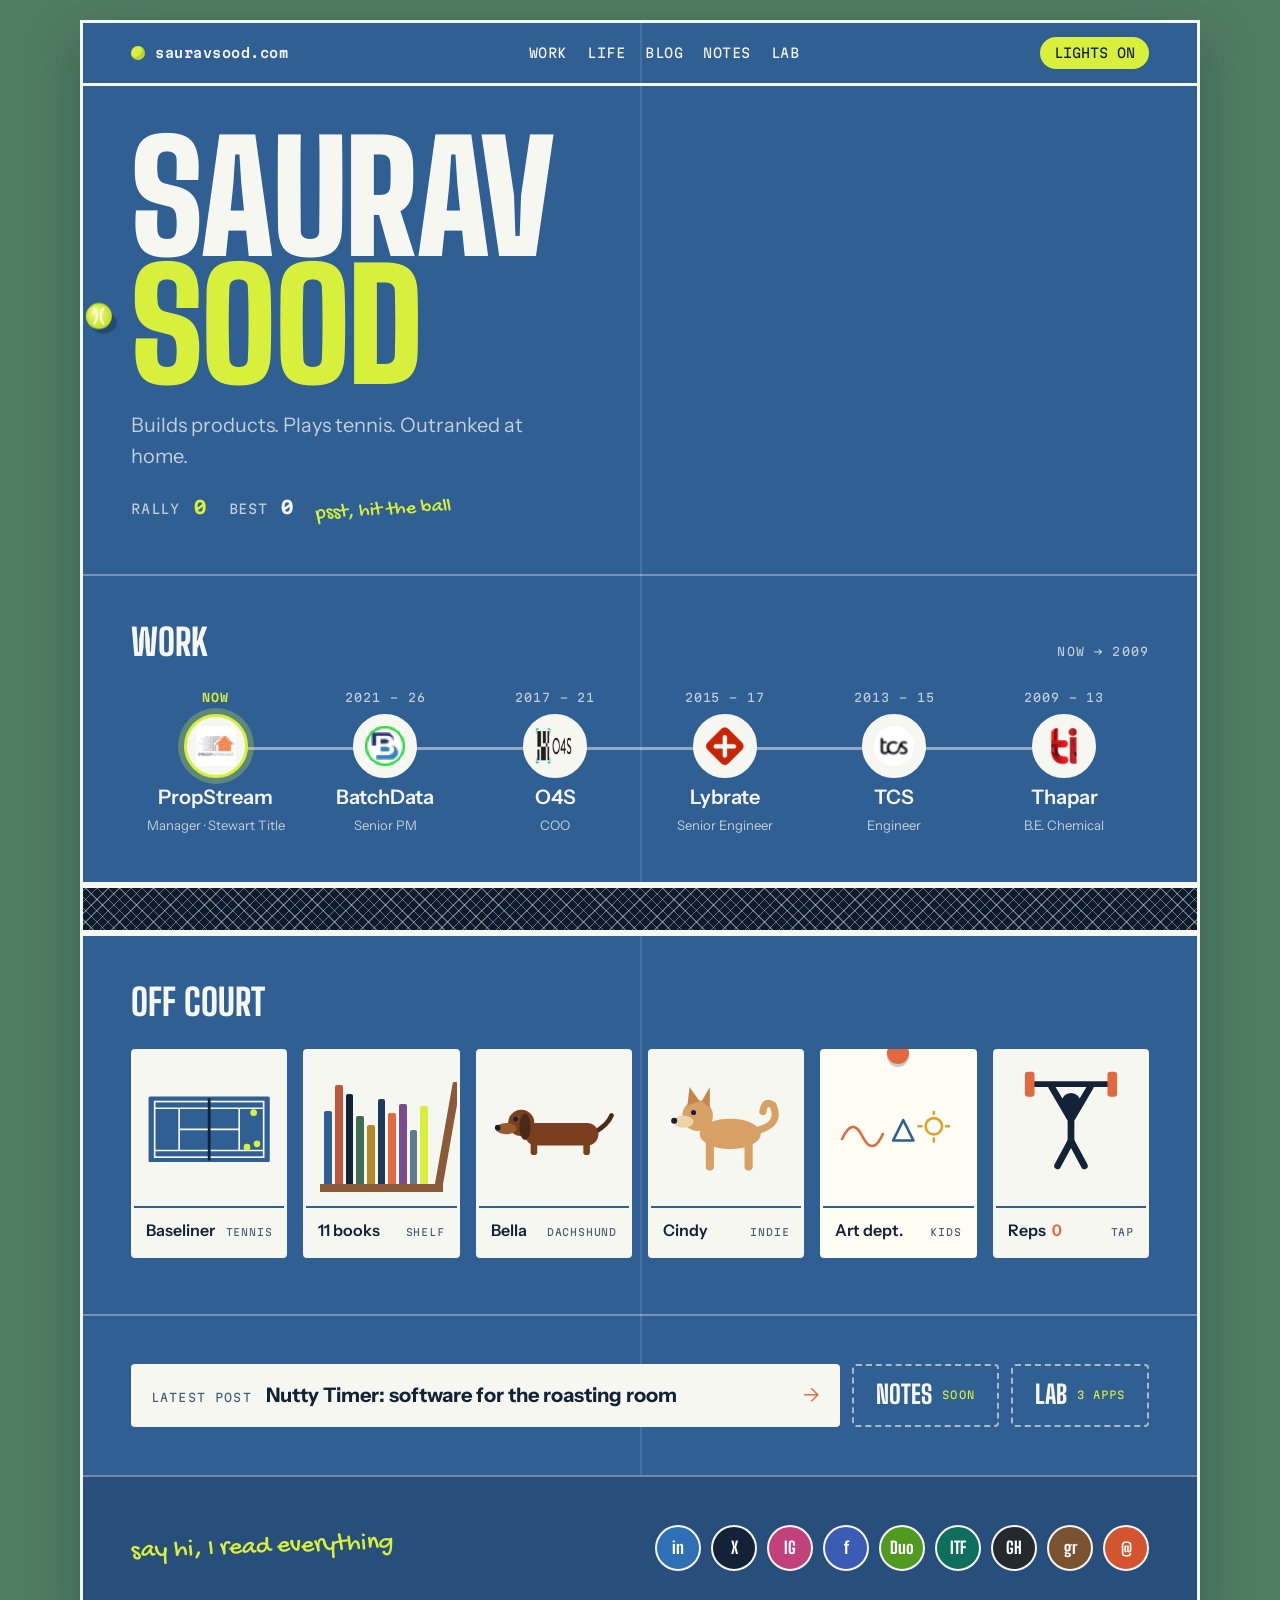
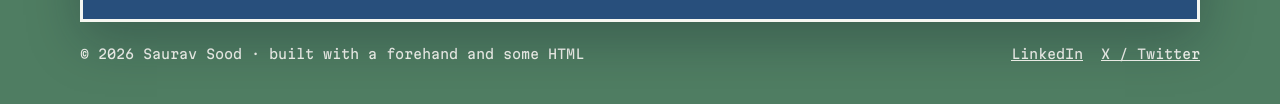
==== index.html @ c395982e "Add Nutty Timer to the Lab, with a blog post Co-Authored-By: Claude Opus 5.5 <noreply@anthropic.com>" ====
<!doctype html>
<html lang="en">
<head>
<!-- Google tag (gtag.js) -->
<script async src="https://www.googletagmanager.com/gtag/js?id=G-K71K5101R8"></script>
<script>
  window.dataLayer = window.dataLayer || [];
  function gtag(){dataLayer.push(arguments);}
  gtag('js', new Date());

  gtag('config', 'G-K71K5101R8');
</script>
<meta charset="utf-8">
<meta name="viewport" content="width=device-width, initial-scale=1, viewport-fit=cover">
<title>Saurav Sood</title>
<meta name="description" content="Saurav Sood: product manager, chemical engineer by degree, tennis player, reader, dad and dog wrangler.">
<link rel="preconnect" href="https://fonts.googleapis.com">
<link rel="preconnect" href="https://fonts.gstatic.com" crossorigin>
<link rel="stylesheet" href="https://fonts.googleapis.com/css2?family=Big+Shoulders+Display:wght@800;900&family=Gochi+Hand&family=Instrument+Sans:wght@400;600&family=Martian+Mono:wght@400;600&display=swap">
<link rel="stylesheet" href="assets/css/site.css?v=20261111">
</head>
<body>

<main class="court">
  <header class="topbar">
    <a class="wordmark" href="#top"><span class="dot" aria-hidden="true"></span>sauravsood.com</a>
    <ul class="nav">
      <li><a href="#work">Work</a></li>
      <li><a href="#life">Life</a></li>
      <li><a href="blog/">Blog</a></li>
      <li><a href="notes/">Notes</a></li>
      <li><a href="lab/">Lab</a></li>
    </ul>
    <button class="lights" id="lights" type="button" aria-pressed="false">Lights on</button>
  </header>

  <!-- Hero: the ball is live. Move over it (or tap) to hit it.
       To add a portrait, save it as assets/img/portrait.jpg (EXIF stripped); until then the frame removes itself. -->
  <section class="zone hero" id="top" aria-label="Introduction">
    <canvas id="rally" aria-hidden="true"></canvas>
    <div class="hero-copy">
      <h1>Saurav <span class="surname">Sood</span></h1>
      <p class="lede">Builds products. Plays tennis. Outranked at home.</p>
      <p class="score" aria-label="Rally score">
        <span>Rally <b class="lit" id="rally-count">0</b></span>
        <span>Best <b id="best-count">0</b></span>
        <span class="hint" id="hint">psst, hit the ball</span>
      </p>
    </div>
    <figure class="portrait">
      <img src="assets/img/portrait.jpg" alt="Saurav Sood" onerror="this.closest('figure').remove()">
    </figure>
  </section>

  <!-- Work, newest first. Each stop: logo, company, role and years. -->
  <section class="zone" id="work" aria-labelledby="work-h">
    <div class="side-label">
      <h2 id="work-h">Work</h2>
      <span class="span-label">Now → 2009</span>
    </div>
    <ol class="draw">
      <li class="stop now" title="Product work on PropStream, Stewart Title's real estate data platform.">
        <span class="when">Now</span>
        <span class="logo" data-initials="PS" aria-hidden="true"><img src="assets/logos/propstream.png" alt="" loading="lazy" onerror="this.remove()"></span>
        <span class="co">PropStream</span>
        <span class="role">Manager · Stewart Title</span>
      </li>
      <li class="stop" title="Built products on top of property data.">
        <span class="when">2021 – 26</span>
        <span class="logo" data-initials="BD" aria-hidden="true"><img src="assets/logos/batchdata.png" alt="" loading="lazy" onerror="this.remove()"></span>
        <span class="co">BatchData</span>
        <span class="role">Senior PM</span>
      </li>
      <li class="stop" title="Ran operations at a supply-chain traceability startup.">
        <span class="when">2017 – 21</span>
        <span class="logo" data-initials="O4S" aria-hidden="true"><img src="assets/logos/o4s.png" alt="" loading="lazy" onerror="this.remove()"></span>
        <span class="co">O4S</span>
        <span class="role">COO</span>
      </li>
      <li class="stop" title="Shipped code for a health-tech platform connecting patients and doctors.">
        <span class="when">2015 – 17</span>
        <span class="logo" data-initials="L" aria-hidden="true"><img src="assets/logos/lybrate.png" alt="" loading="lazy" onerror="this.remove()"></span>
        <span class="co">Lybrate</span>
        <span class="role">Senior Engineer</span>
      </li>
      <li class="stop" title="First job, first production code.">
        <span class="when">2013 – 15</span>
        <span class="logo" data-initials="TCS" aria-hidden="true"><img src="assets/logos/tcs.png" alt="" loading="lazy" onerror="this.remove()"></span>
        <span class="co">TCS</span>
        <span class="role">Engineer</span>
      </li>
      <li class="stop" title="Learned that every system has inputs, outputs and something leaking in between.">
        <span class="when">2009 – 13</span>
        <span class="logo" data-initials="T" aria-hidden="true"><img src="assets/logos/thapar.png" alt="" loading="lazy" onerror="this.remove()"></span>
        <span class="co">Thapar</span>
        <span class="role">B.E. Chemical</span>
      </li>
    </ol>
  </section>

  <div class="net" role="separator"></div>

  <!-- Off court: a swipeable reel. Captions stay at one or two words. -->
  <section class="zone" id="life" aria-labelledby="life-h">
    <div class="side-label">
      <h2 id="life-h">Off court</h2>
      <span class="span-label">swipe →</span>
    </div>
    <span class="woof" id="woof" aria-live="polite"></span>
    <div class="reel" tabindex="0" aria-label="Off court highlights">

      <a class="card" href="https://www.itftennis.com/en/players/saurav-sood/800662920/ind/vt/s/overview/">
        <span class="pic">
          <svg viewBox="0 0 220 120" aria-hidden="true">
            <rect x="1" y="1" width="218" height="118" rx="3" fill="#2f5f93"/>
            <g fill="none" stroke="#f6f7f1" stroke-width="3">
              <rect x="12" y="10" width="196" height="100"/>
              <line x1="12" y1="22" x2="208" y2="22"/><line x1="12" y1="98" x2="208" y2="98"/>
              <line x1="56" y1="22" x2="56" y2="98"/><line x1="164" y1="22" x2="164" y2="98"/>
              <line x1="56" y1="60" x2="164" y2="60"/>
            </g>
            <line x1="110" y1="4" x2="110" y2="116" stroke="#142238" stroke-width="5"/>
            <g fill="#d8f03c"><circle cx="190" cy="30" r="6"/><circle cx="196" cy="86" r="6"/><circle cx="178" cy="92" r="6"/></g>
          </svg>
        </span>
        <span class="cap">Baseliner <small>Tennis</small></span>
      </a>

      <a class="card" href="https://www.goodreads.com/user/show/20971947-saurav-sood">
        <span class="pic">
          <span class="shelf" aria-hidden="true">
            <i style="--c:#2f5f93;--h:62%" title="Khaled Hosseini"></i>
            <i style="--c:#c0563a;--h:84%" title="Not Without My Daughter"></i>
            <i style="--c:#142238;--h:76%" title="Crime and Punishment"></i>
            <i style="--c:#3f6e52;--h:58%" title="Entangled Life"></i>
            <i style="--c:#b58a2a;--h:50%" title="Acts of God"></i>
            <i style="--c:#1f3b5c;--h:72%" title="The Midnight Library"></i>
            <i style="--c:#e2683f;--h:60%" title="Atomic Habits"></i>
            <i style="--c:#7b4b8f;--h:68%" title="The Fountainhead"></i>
            <i style="--c:#5d7d8f;--h:46%" title="The Giver"></i>
            <i style="--c:#d8f03c;--h:66%" title="Hitchhiker's Guide"></i>
            <i style="--c:#8a5a3b;--h:88%" title="Before the Coffee Gets Cold"></i>
          </span>
        </span>
        <span class="cap">11 books <small>Shelf</small></span>
      </a>

      <div class="card dogs">
        <span class="pic">
          <svg class="dog" viewBox="0 0 130 80" role="button" tabindex="0" aria-label="Pet Bella" data-name="Bella">
            <path class="tail" d="M108 44 Q122 36 126 26" stroke="#4a2a18" stroke-width="5" stroke-linecap="round" fill="none"/>
            <rect x="34" y="34" width="78" height="24" rx="12" fill="#7a3f1e"/>
            <rect x="40" y="54" width="7" height="14" rx="3" fill="#7a3f1e"/>
            <rect x="96" y="54" width="7" height="14" rx="3" fill="#7a3f1e"/>
            <circle cx="30" cy="34" r="14" fill="#7a3f1e"/>
            <ellipse cx="34" cy="38" rx="6" ry="14" fill="#4a2a18"/>
            <ellipse cx="14" cy="40" rx="11" ry="6" fill="#9a5a30"/>
            <circle cx="5" cy="39" r="3" fill="#142238"/>
            <circle cx="24" cy="30" r="2.5" fill="#142238"/>
          </svg>
        </span>
        <span class="cap">Bella <small>Dachshund</small></span>
      </div>

      <div class="card dogs">
        <span class="pic">
          <svg class="dog" viewBox="0 0 120 90" role="button" tabindex="0" aria-label="Pet Cindy" data-name="Cindy">
            <path class="tail" d="M92 46 Q114 40 106 22 Q98 16 96 28" stroke="#d9a066" stroke-width="7" stroke-linecap="round" fill="none"/>
            <ellipse cx="64" cy="50" rx="30" ry="15" fill="#d9a066"/>
            <rect x="40" y="56" width="8" height="30" rx="4" fill="#d9a066"/>
            <rect x="78" y="56" width="8" height="30" rx="4" fill="#d9a066"/>
            <circle cx="32" cy="32" r="15" fill="#d9a066"/>
            <path d="M22 22 L24 4 L34 18 Z M36 18 L44 4 L44 24 Z" fill="#c4874b"/>
            <ellipse cx="18" cy="38" rx="10" ry="6" fill="#f0d2a8"/>
            <circle cx="9" cy="37" r="3" fill="#142238"/>
            <circle cx="28" cy="29" r="2.5" fill="#142238"/>
          </svg>
        </span>
        <span class="cap">Cindy <small>Indie</small></span>
      </div>

      <div class="card kids">
        <span class="magnet" aria-hidden="true"></span>
        <span class="pic">
          <svg class="scribble" viewBox="0 0 240 70" aria-hidden="true">
            <path d="M10 55 Q30 10 50 50 T90 45" stroke="#e2683f"/>
            <path d="M110 58 L130 18 L150 58 Z" stroke="#2f5f93"/>
            <circle cx="190" cy="30" r="16" stroke="#d8a42a"/>
            <path d="M190 6 V0 M190 54 V60 M166 30 H160 M214 30 H220" stroke="#d8a42a"/>
          </svg>
        </span>
        <span class="cap">Art dept. <small>Kids</small></span>
      </div>

      <button class="card" id="rep" type="button" aria-label="Do a rep">
        <span class="pic">
          <svg class="lifter" id="lifter" viewBox="0 0 100 110" aria-hidden="true">
            <g class="body">
              <rect x="8" y="16" width="84" height="6" rx="3" fill="#142238"/>
              <rect x="2" y="6" width="10" height="26" rx="3" fill="#e2683f"/>
              <rect x="88" y="6" width="10" height="26" rx="3" fill="#e2683f"/>
              <circle cx="50" cy="38" r="10" fill="#142238"/>
              <path d="M50 48 L50 78 M50 56 L30 22 M50 56 L70 22" stroke="#142238" stroke-width="7" stroke-linecap="round" fill="none"/>
            </g>
            <path d="M50 78 L36 104 M50 78 L64 104" stroke="#142238" stroke-width="7" stroke-linecap="round" fill="none"/>
          </svg>
        </span>
        <span class="cap">Reps <span class="count" id="rep-count">0</span> <small>Tap</small></span>
      </button>

    </div>
  </section>

  <!-- Writing: newest post first, then the other doors -->
  <section class="zone writing" aria-label="Writing">
    <a class="latest" href="blog/nutty-timer/">
      <span class="k">Latest post</span>
      <strong>Nutty Timer: software for the roasting room</strong>
      <span class="arrow" aria-hidden="true">→</span>
    </a>
    <a class="door" href="notes/">Notes <small>soon</small></a>
    <a class="door" href="lab/">Lab <small>3 apps</small></a>
  </section>

  <!-- Find me. To add one, copy a link: <a href="URL" style="--tint:#hex" title="Platform" aria-label="Platform">XX</a> -->
  <section class="zone find" aria-label="Find me elsewhere">
    <p class="hand">say hi, I read everything</p>
    <ul class="badges">
      <li><a href="https://www.linkedin.com/in/saurav-sood" style="--tint:#2f6fb5" title="LinkedIn" aria-label="LinkedIn">in</a></li>
      <li><a href="https://twitter.com/saurav_smiles" style="--tint:#142238" title="X / Twitter" aria-label="X / Twitter">X</a></li>
      <li><a href="https://www.instagram.com/sauravsood/" style="--tint:#c2417a" title="Instagram" aria-label="Instagram">IG</a></li>
      <li><a href="https://www.facebook.com/Sauravsood/" style="--tint:#3b5bb5" title="Facebook" aria-label="Facebook">f</a></li>
      <li><a href="https://www.duolingo.com/profile/sauravsood3" style="--tint:#4f9a1f" title="Duolingo" aria-label="Duolingo">Duo</a></li>
      <li><a href="https://www.itftennis.com/en/players/saurav-sood/800662920/ind/vt/s/overview/" style="--tint:#0e6f5c" title="ITF tennis" aria-label="ITF tennis">ITF</a></li>
      <li><a href="https://github.com/sauravsood" style="--tint:#24292f" title="GitHub" aria-label="GitHub">GH</a></li>
      <li><a href="https://www.goodreads.com/user/show/20971947-saurav-sood" style="--tint:#7a5230" title="Goodreads" aria-label="Goodreads">gr</a></li>
      <li><a href="mailto:sauravsood@me.com" style="--tint:#d2552f" title="sauravsood@me.com" aria-label="Email sauravsood@me.com">@</a></li>
    </ul>
  </section>
</main>

<footer class="foot">
  <span>© 2026 Saurav Sood · built with a forehand and some HTML</span>
  <ul>
    <li><a href="https://www.linkedin.com/in/saurav-sood">LinkedIn</a></li>
    <li><a href="https://twitter.com/saurav_smiles">X / Twitter</a></li>
  </ul>
</footer>

<script src="assets/js/site.js"></script>
</body>
</html>
---- assets/css/site.css ----
/* Layout: the page is a hard court seen from above. Green apron outside,
   blue court inside, chalk lines as structure. Text stays short:
   the hero, the work "draw" (newest first), the net, an off-court reel of picture cards,
   then writing and find-me links. */
:root {
  --apron: #4f7d62;        /* green surround */
  --court: #2f5f93;        /* hard-court blue */
  --court-deep: #284f7c;   /* shaded court for panels */
  --chalk: #f6f7f1;        /* line paint + light cards */
  --ink: #142238;          /* text on chalk */
  --ball: #d8f03c;         /* optic yellow */
  --crayon: #e2683f;       /* kids' crayon, used sparingly */
  --muted-on-court: rgba(246, 247, 241, .74);
  --muted-on-chalk: #4a5a70;
  --shadow: rgba(10, 20, 35, .28);
  --line-w: 3px;

  --display: "Big Shoulders Display", "Arial Narrow", Impact, sans-serif;
  --body: "Instrument Sans", "Segoe UI", system-ui, sans-serif;
  --mono: "Martian Mono", ui-monospace, "SFMono-Regular", Menlo, monospace;
  --hand: "Gochi Hand", "Comic Sans MS", cursive;

  --step--1: .82rem;
  --step-0: 1rem;
  --step-1: 1.25rem;
  --step-2: 1.6rem;
  --step-3: 2.3rem;
  --step-hero: clamp(3.6rem, 12vw, 9.5rem);
  color-scheme: light;
}

/* Night session: same court, floodlights on */
@media (prefers-color-scheme: dark) {
  :root:not([data-theme="light"]) {
    --apron: #0f1c17;
    --court: #1b3556;
    --court-deep: #152a45;
    --chalk: #e9ebe2;
    --ink: #0f1a2b;
    --ball: #e3fb4a;
    --crayon: #f0845f;
    --muted-on-court: rgba(233, 235, 226, .7);
    --muted-on-chalk: #44536a;
    --shadow: rgba(0, 0, 0, .5);
    color-scheme: dark;
  }
}
:root[data-theme="dark"] {
  --apron: #0f1c17;
  --court: #1b3556;
  --court-deep: #152a45;
  --chalk: #e9ebe2;
  --ink: #0f1a2b;
  --ball: #e3fb4a;
  --crayon: #f0845f;
  --muted-on-court: rgba(233, 235, 226, .7);
  --muted-on-chalk: #44536a;
  --shadow: rgba(0, 0, 0, .5);
  color-scheme: dark;
}

*, *::before, *::after { box-sizing: border-box; }

body {
  margin: 0;
  background: var(--apron);
  color: var(--chalk);
  font-family: var(--body);
  font-size: var(--step-0);
  line-height: 1.55;
  padding-inline: 16px;
  padding-block: 20px 40px;
  -webkit-font-smoothing: antialiased;
}

a { color: inherit; }
:focus-visible { outline: 3px solid var(--ball); outline-offset: 3px; border-radius: 4px; }
h1, h2, h3 { text-wrap: balance; margin: 0; }
p { margin: 0; }

/* ---------- The court ---------- */
.court {
  max-width: 1120px;
  margin-inline: auto;
  background: var(--court);
  border: var(--line-w) solid var(--chalk);
  box-shadow: 0 18px 50px var(--shadow);
  position: relative;
}
/* centre service line, faint, running the full height */
.court::before {
  content: "";
  position: absolute;
  inset: 0 auto 0 50%;
  width: 2px;
  background: var(--chalk);
  opacity: .12;
  pointer-events: none;
}
.zone { position: relative; padding: clamp(20px, 4vw, 48px); }
.zone + .zone { border-top: 2px solid rgba(246, 247, 241, .35); }

/* ---------- Top bar ---------- */
.topbar {
  display: flex;
  flex-wrap: wrap;
  align-items: center;
  justify-content: space-between;
  gap: 12px 24px;
  padding: 14px clamp(20px, 4vw, 48px);
  border-bottom: var(--line-w) solid var(--chalk);
  font-family: var(--mono);
  font-size: var(--step--1);
  letter-spacing: .04em;
}
.wordmark { font-weight: 600; text-decoration: none; display: inline-flex; align-items: center; gap: 10px; }
.wordmark .dot { width: 14px; height: 14px; border-radius: 50%; background: var(--ball); box-shadow: inset -3px -3px 0 rgba(0,0,0,.12); }
.nav { display: flex; flex-wrap: wrap; gap: 6px 20px; list-style: none; margin: 0; padding: 0; }
.nav a { text-decoration: none; text-transform: uppercase; }
.nav a:hover { text-decoration: underline; text-decoration-color: var(--ball); text-decoration-thickness: 3px; text-underline-offset: 5px; }
.lights {
  font: inherit;
  text-transform: uppercase;
  color: var(--ink);
  background: var(--ball);
  border: 0;
  border-radius: 999px;
  padding: 6px 14px;
  cursor: pointer;
}

/* ---------- Hero ---------- */
.hero {
  display: grid;
  grid-template-columns: minmax(0, 1fr);
  gap: 32px;
  align-items: center;
  min-height: 380px;
  overflow: hidden;
  touch-action: manipulation;
  cursor: crosshair;
}
.hero:has(.portrait) { grid-template-columns: minmax(0, 1.4fr) minmax(0, 1fr); }
.hero canvas { position: absolute; inset: 0; width: 100%; height: 100%; pointer-events: none; }
.hero > *:not(canvas) { position: relative; z-index: 1; }
.eyebrow {
  font-family: var(--mono);
  font-size: var(--step--1);
  letter-spacing: .08em;
  text-transform: uppercase;
  color: var(--muted-on-court);
}
.hero h1 {
  font-family: var(--display);
  font-weight: 900;
  font-size: var(--step-hero);
  line-height: .84;
  letter-spacing: -.01em;
  text-transform: uppercase;
  margin-bottom: 20px;
}
.hero h1 .surname { color: var(--ball); display: block; }
.lede { font-size: var(--step-1); max-width: 34ch; }
.hero .lede { color: var(--muted-on-court); }
.score {
  display: flex;
  flex-wrap: wrap;
  align-items: baseline;
  gap: 8px 22px;
  margin-top: 22px;
  font-family: var(--mono);
  font-size: var(--step--1);
  letter-spacing: .06em;
  text-transform: uppercase;
  color: var(--muted-on-court);
}
.score b { color: var(--chalk); font-size: 1.1rem; font-variant-numeric: tabular-nums; margin-left: 4px; }
.score b.lit { color: var(--ball); }
.hint {
  font-family: var(--hand);
  font-size: var(--step-1);
  letter-spacing: 0;
  text-transform: none;
  color: var(--ball);
  display: inline-block;
  transform: rotate(-3deg);
}
.portrait {
  margin: 0;
  justify-self: end;
  width: 100%;
  max-width: 320px;
  aspect-ratio: 4 / 5;
  border: var(--line-w) solid var(--chalk);
  background: var(--court-deep);
  position: relative;
}
.portrait img { width: 100%; height: 100%; object-fit: cover; display: block; }
.portrait::after {
  content: "";
  position: absolute;
  right: -16px;
  bottom: 22px;
  width: 44px;
  height: 44px;
  border-radius: 50%;
  background: var(--ball);
  box-shadow: inset -6px -6px 0 rgba(0,0,0,.14);
}

/* Scoreboard */
.scoreboard {
  background: #10261c;
  color: #f2f4ea;
  border: 4px solid #2a4434;
  border-radius: 6px;
  font-family: var(--mono);
  font-size: var(--step--1);
  box-shadow: 0 10px 0 rgba(0,0,0,.18);
  cursor: default;
}
.scoreboard h2 {
  font-family: var(--mono);
  font-size: var(--step--1);
  font-weight: 600;
  letter-spacing: .14em;
  text-transform: uppercase;
  padding: 10px 14px;
  border-bottom: 2px solid #2a4434;
  color: #a7b8a9;
}
.scoreboard dl { margin: 0; display: grid; grid-template-columns: auto 1fr; }
.scoreboard dt, .scoreboard dd {
  margin: 0;
  padding: 9px 14px;
  border-bottom: 1px solid #1f3a2b;
}
.scoreboard dt { color: #a7b8a9; text-transform: uppercase; letter-spacing: .06em; }
.scoreboard dd { text-align: right; color: #f2f4ea; font-variant-numeric: tabular-nums; }
.scoreboard dd.lit { color: #e3fb4a; font-weight: 600; font-size: 1.15rem; }
.scoreboard dl > :nth-last-child(-n+2) { border-bottom: 0; }

/* ---------- Section headings ---------- */
.side-label {
  display: flex;
  align-items: baseline;
  justify-content: space-between;
  flex-wrap: wrap;
  gap: 8px 20px;
  margin-bottom: 28px;
}
.side-label h2 {
  font-family: var(--display);
  font-weight: 800;
  font-size: var(--step-3);
  text-transform: uppercase;
  line-height: 1;
}
.side-label p { color: var(--muted-on-court); max-width: 46ch; }
.span-label { font-family: var(--mono); font-size: .72rem; letter-spacing: .1em; text-transform: uppercase; color: var(--muted-on-court); }

/* ---------- Work: the draw, newest stop first ---------- */
.draw {
  list-style: none;
  margin: 0;
  padding: 0;
  display: grid;
  grid-template-columns: repeat(6, minmax(0, 1fr));
  position: relative;
}
/* the line that joins the stops runs through the logos */
.draw::before {
  content: "";
  position: absolute;
  left: calc(100% / 12);
  right: calc(100% / 12);
  top: 58px;
  height: var(--line-w);
  background: var(--chalk);
  opacity: .5;
}
.stop { display: grid; justify-items: center; align-content: start; text-align: center; gap: 8px; padding-inline: 6px; position: relative; min-width: 0; }
.stop .when { font-family: var(--mono); font-size: .72rem; letter-spacing: .08em; text-transform: uppercase; color: var(--muted-on-court); font-variant-numeric: tabular-nums; }
.stop .logo {
  position: relative;
  display: grid;
  place-items: center;
  width: 64px;
  height: 64px;
  border-radius: 50%;
  border: var(--line-w) solid var(--chalk);
  background: var(--chalk);
  overflow: hidden;
  transition: transform .2s;
}
.stop .logo::before { content: attr(data-initials); font-family: var(--mono); font-size: .7rem; font-weight: 600; color: var(--ink); }
.stop .logo img { position: absolute; inset: 9px; width: calc(100% - 18px); height: calc(100% - 18px); object-fit: contain; background: var(--chalk); }
.stop:hover .logo { transform: translateY(-4px) rotate(-4deg); }
.stop .co { font-weight: 600; font-size: var(--step-1); line-height: 1.15; }
.stop .role { font-size: var(--step--1); color: var(--muted-on-court); line-height: 1.3; }
.stop.now .when { color: var(--ball); font-weight: 600; }
.stop.now .logo { border-color: var(--ball); box-shadow: 0 0 0 6px rgba(216, 240, 60, .28); }

/* ---------- The net ---------- */
.net {
  position: relative;
  height: 54px;
  background:
    repeating-linear-gradient(45deg, transparent 0 7px, rgba(246,247,241,.38) 7px 8px),
    repeating-linear-gradient(-45deg, transparent 0 7px, rgba(246,247,241,.38) 7px 8px),
    #0e1b2c;
  border-block: 6px solid var(--chalk);
  display: grid;
  place-items: center;
}
.net span {
  font-family: var(--mono);
  font-size: .72rem;
  letter-spacing: .16em;
  text-transform: uppercase;
  background: var(--chalk);
  color: var(--ink);
  padding: 4px 12px;
  border-radius: 3px;
}

/* ---------- Off court: the reel ---------- */
#life { position: relative; }
@media (min-width: 1000px) { #life .span-label { display: none; } }
.reel {
  display: grid;
  grid-auto-flow: column;
  grid-auto-columns: minmax(150px, 1fr);
  gap: 16px;
  overflow-x: auto;
  scroll-snap-type: x mandatory;
  padding-bottom: 8px;
}
.card {
  font: inherit;
  text-align: left;
  aspect-ratio: 3 / 4;
  max-width: 100%;
  background: var(--chalk);
  color: var(--ink);
  border: var(--line-w) solid var(--chalk);
  border-radius: 4px;
  display: grid;
  grid-template-rows: minmax(0, 1fr) auto;
  text-decoration: none;
  scroll-snap-align: start;
  position: relative;
  padding: 0;
  cursor: default;
  transition: transform .15s, box-shadow .15s;
}
a.card, button.card { cursor: pointer; }
.card:hover { transform: translateY(-4px) rotate(-.8deg); box-shadow: 0 8px 0 rgba(0,0,0,.18); }
.card .pic { display: grid; place-items: center; padding: 14px; min-height: 0; overflow: hidden; }
.card .pic > svg { width: 100%; height: auto; max-height: 100%; display: block; }
.card .cap {
  display: flex;
  align-items: baseline;
  gap: 6px;
  padding: 10px 12px 12px;
  border-top: 2px solid var(--court);
  font-weight: 600;
}
.card .cap small {
  margin-left: auto;
  font-family: var(--mono);
  font-size: .62rem;
  font-weight: 400;
  letter-spacing: .08em;
  text-transform: uppercase;
  color: var(--muted-on-chalk);
}
.count { font-variant-numeric: tabular-nums; color: var(--crayon); }

/* Reading: a shelf of spines */
.shelf { display: flex; align-items: flex-end; gap: 3px; width: 100%; height: 100%; max-height: 150px; border-bottom: 8px solid #8a5a3b; padding-inline: 4px; }
.shelf i { flex: 1; height: var(--h); background: var(--c); border-radius: 2px 2px 0 0; transform-origin: bottom center; transition: transform .25s cubic-bezier(.3,1.6,.5,1); }
.shelf i:last-child { transform: rotate(10deg) translateX(4px); }
.card:hover .shelf i:nth-child(4) { transform: translateY(-10px) rotate(-3deg); }

/* Dogs: pet them */
.dog { cursor: pointer; }
.dog .tail { transform-box: fill-box; transform-origin: left bottom; animation: wag .5s ease-in-out infinite alternate; animation-play-state: paused; }
.card.dogs:hover .tail, .card.dogs:focus-within .tail { animation-play-state: running; }
@keyframes wag { from { transform: rotate(-14deg); } to { transform: rotate(18deg); } }
.woof {
  position: absolute;
  top: clamp(20px, 4vw, 48px);
  left: 50%;
  z-index: 2;
  font-family: var(--hand);
  font-size: var(--step-2);
  color: var(--ball);
  transform: rotate(8deg) scale(.6);
  opacity: 0;
  transition: opacity .2s, transform .25s cubic-bezier(.3,1.8,.5,1);
  pointer-events: none;
}
.woof.on { opacity: 1; transform: rotate(8deg) scale(1); }

/* Kids: fridge drawing */
.card.kids { background: #fffdf4; border-color: #fffdf4; }
.card.kids .magnet { position: absolute; top: -10px; left: 50%; width: 22px; height: 22px; margin-left: -11px; border-radius: 50%; background: var(--crayon); box-shadow: 0 3px 0 rgba(0,0,0,.2); }
.scribble path, .scribble circle { fill: none; stroke-width: 5; stroke-linecap: round; stroke-linejoin: round; }

/* Fitness: little lifter */
.lifter { max-width: 96px; }
.lifter .body { transition: transform .18s ease-out; transform-origin: 50px 100px; }
.lifter.down .body { transform: translateY(12px) scaleY(.88); }
button.card:active { transform: scale(.97); }

/* ---------- Writing ---------- */
.writing { display: flex; flex-wrap: wrap; align-items: stretch; gap: 12px; }
.latest {
  flex: 1 1 320px;
  display: flex;
  align-items: baseline;
  flex-wrap: wrap;
  gap: 4px 14px;
  padding: 16px 20px;
  background: var(--chalk);
  color: var(--ink);
  border-radius: 4px;
  text-decoration: none;
  min-width: 0;
}
.latest .k { font-family: var(--mono); font-size: .72rem; letter-spacing: .1em; text-transform: uppercase; color: var(--muted-on-chalk); }
.latest strong { font-size: var(--step-1); }
.latest .arrow { margin-left: auto; font-size: var(--step-1); color: var(--crayon); transition: transform .15s; }
.latest:hover .arrow { transform: translateX(4px); }
.door {
  display: flex;
  align-items: center;
  gap: 10px;
  padding: 16px 22px;
  border: 2px dashed rgba(246, 247, 241, .6);
  border-radius: 4px;
  text-decoration: none;
  font-family: var(--display);
  font-weight: 800;
  font-size: var(--step-2);
  text-transform: uppercase;
  line-height: 1;
  transition: background .2s, border-color .2s;
}
.door small { font-family: var(--mono); font-weight: 400; font-size: .66rem; letter-spacing: .1em; color: var(--ball); }
.door:hover { background: var(--court-deep); border-color: var(--ball); border-style: solid; }

/* ---------- Find me ---------- */
.find { display: flex; flex-wrap: wrap; align-items: center; justify-content: space-between; gap: 16px 24px; background: var(--court-deep); }
.find .hand { font-family: var(--hand); font-size: var(--step-2); color: var(--ball); transform: rotate(-2deg); }
.badges { list-style: none; margin: 0; padding: 0; display: flex; flex-wrap: wrap; gap: 10px; }
.badges a {
  width: 46px;
  height: 46px;
  border-radius: 50%;
  display: grid;
  place-items: center;
  background: var(--tint);
  color: #fff;
  border: 2px solid var(--chalk);
  font-family: var(--display);
  font-weight: 800;
  font-size: 1.05rem;
  text-decoration: none;
  transition: transform .15s;
}
.badges a:hover { transform: translateY(-3px) rotate(-6deg); }

/* ---------- Footer ---------- */
.foot {
  max-width: 1120px;
  margin: 22px auto 0;
  display: flex;
  flex-wrap: wrap;
  justify-content: space-between;
  gap: 10px 24px;
  font-family: var(--mono);
  font-size: var(--step--1);
  color: var(--chalk);
}
.foot ul { list-style: none; margin: 0; padding: 0; display: flex; flex-wrap: wrap; gap: 6px 18px; }

/* ---------- Inner pages (notes, lab) ---------- */
.page-head h1 { font-family: var(--display); font-weight: 900; font-size: clamp(3rem, 9vw, 6rem); text-transform: uppercase; line-height: .9; margin-block: 10px 16px; }
.entries { list-style: none; margin: 0; padding: 0; display: grid; gap: 16px; }
.entry { background: var(--chalk); color: var(--ink); border-radius: 4px; padding: 20px 22px; display: grid; gap: 6px; }
.entry .meta { font-family: var(--mono); font-size: .72rem; letter-spacing: .08em; text-transform: uppercase; color: var(--muted-on-chalk); }
.entry h2 { font-family: var(--body); font-size: var(--step-1); }
/* Lab: square app tiles, two to a row. The title link stretches over the tile; the story link sits above it. */
.entries.apps { grid-template-columns: repeat(2, minmax(0, 1fr)); gap: 20px; max-width: 760px; }
.entry.app { position: relative; aspect-ratio: 1 / 1; grid-template-rows: auto 1fr; align-content: stretch; gap: 8px; padding: 24px; background: var(--tint, var(--chalk)); transition: transform .2s cubic-bezier(.3,1.6,.5,1), box-shadow .2s; }
.entry.app:hover { transform: translateY(-3px) rotate(-.6deg); box-shadow: 0 8px 0 var(--shadow); }
.app-icon { width: 88px; height: 88px; max-width: 88px; border-radius: 20px; display: block; margin-bottom: auto; box-shadow: 0 3px 0 rgba(0,0,0,.12); }
.app-body { display: grid; gap: 6px; justify-items: start; align-self: end; }
.entry.app h2 { font-family: var(--display); font-weight: 900; font-size: var(--step-3); text-transform: uppercase; line-height: 1; }
.app-link { text-decoration: none; color: inherit; }
.app-link span { color: var(--crayon); font-size: .6em; vertical-align: top; }
.app-link::after { content: ""; position: absolute; inset: 0; border-radius: inherit; }
.app-story { position: relative; z-index: 1; margin-top: 4px; font-family: var(--mono); font-size: var(--step--1); color: var(--ink); text-decoration-color: var(--crayon); text-decoration-thickness: 2px; text-underline-offset: 4px; }
.app-story:hover { color: var(--crayon); }
@media (max-width: 560px) {
  .entries.apps { grid-template-columns: minmax(0, 1fr); }
  .entry.app { aspect-ratio: auto; min-height: 260px; }
}
.prose { max-width: 65ch; }
.prose p + p { margin-top: 1em; }

/* ---------- Responsive ---------- */
@media (max-width: 860px) {
  .hero, .hero:has(.portrait) { grid-template-columns: minmax(0, 1fr); min-height: 0; }
  .portrait { justify-self: start; max-width: 240px; }
}
/* On phones the draw turns vertical: the line runs down the left, newest at the top */
@media (max-width: 640px) {
  .draw { grid-template-columns: minmax(0, 1fr); gap: 18px; }
  .draw::before { left: 30px; right: auto; top: 8px; bottom: 8px; width: var(--line-w); height: auto; }
  .stop { grid-template-columns: 64px minmax(0, 1fr); grid-template-areas: "logo co" "logo role" "logo when"; justify-items: start; text-align: left; gap: 0 16px; padding: 0; align-items: center; }
  .stop .logo { grid-area: logo; }
  .stop .co { grid-area: co; align-self: end; }
  .stop .role { grid-area: role; }
  .stop .when { grid-area: when; align-self: start; }
  .reel { grid-auto-columns: 62%; }
  .court::before { display: none; }
}

@media (prefers-reduced-motion: reduce) {
  *, *::before, *::after { transition: none !important; animation: none !important; }
}
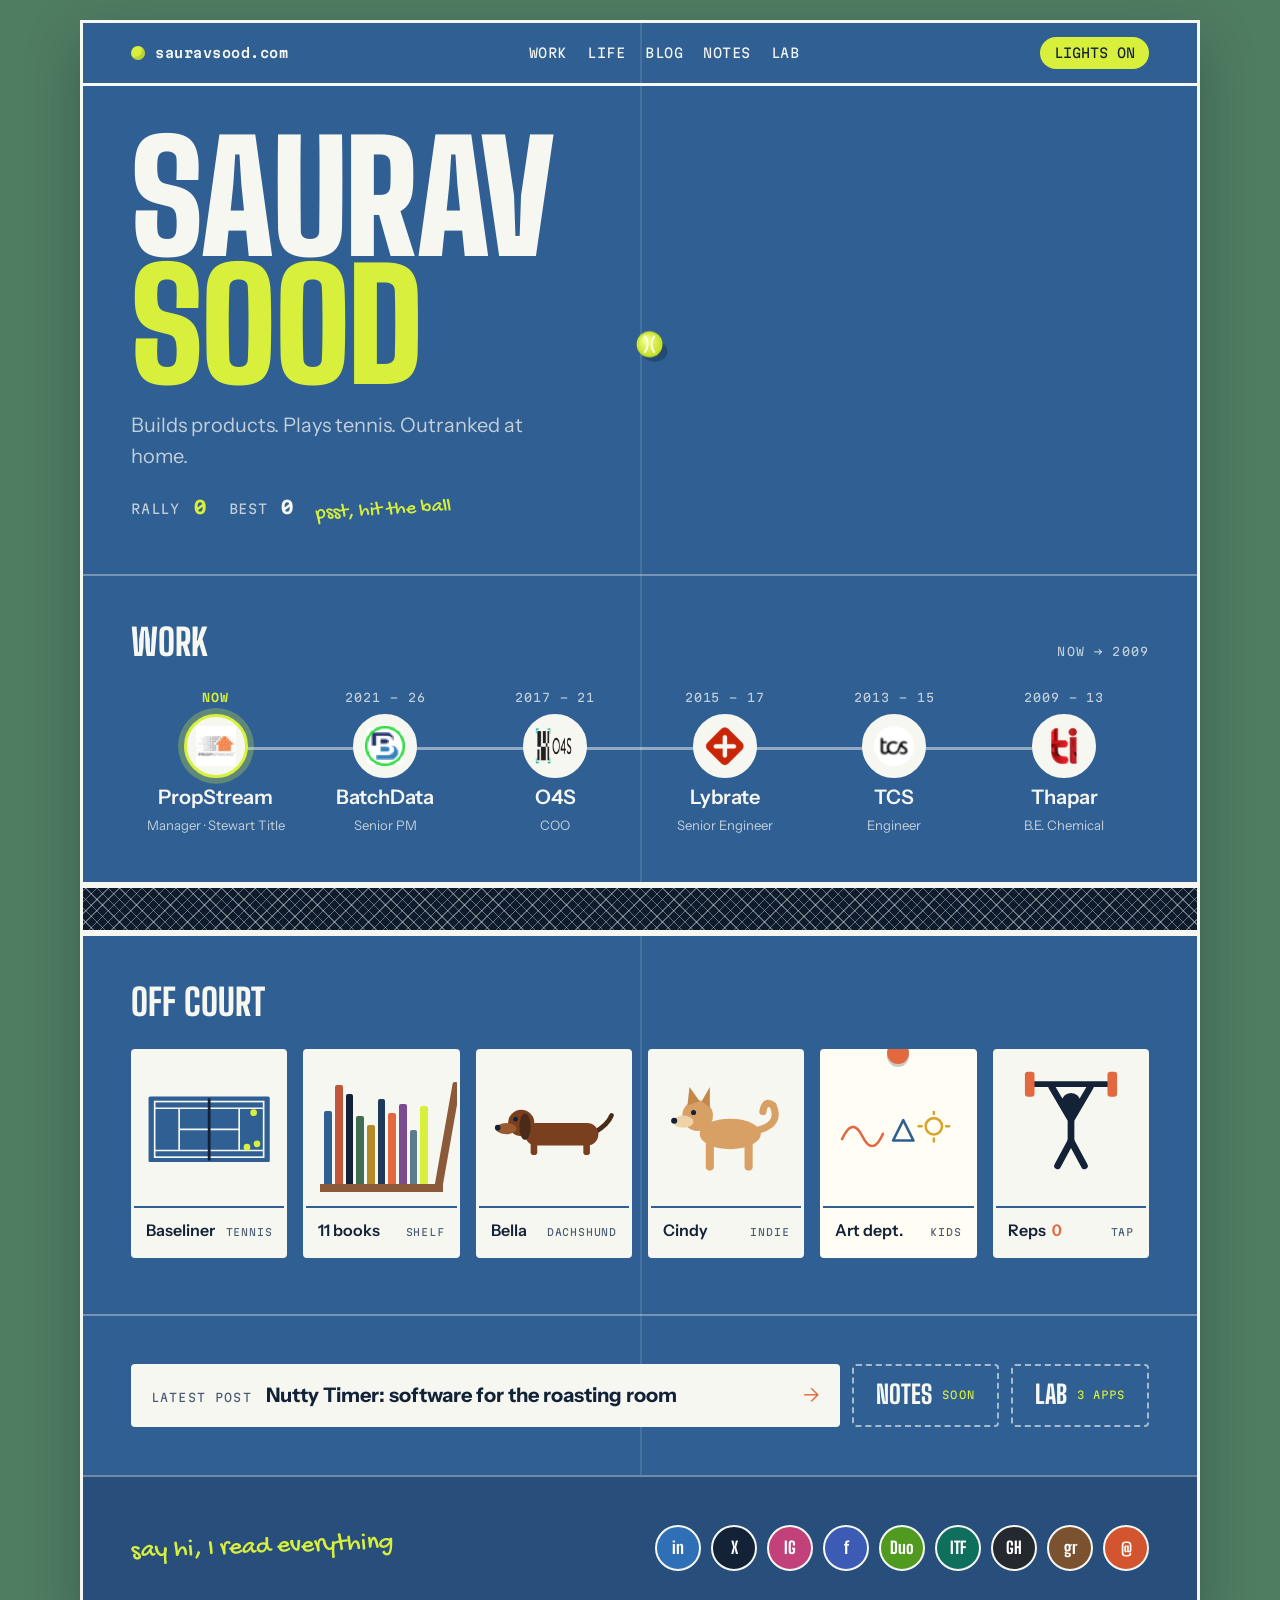
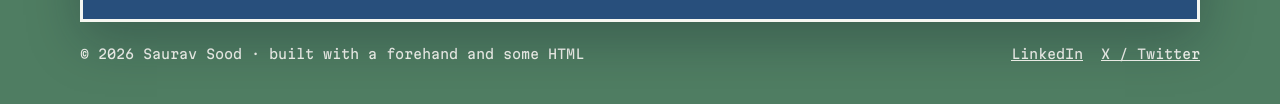
==== commit 4e16b3a4: "Add a tennis ball favicon to every page SVG icon with ICO/PNG fallbacks, an Apple touch icon and a w" ====
--- a/index.html
+++ b/index.html
@@ -12,6 +12,11 @@
 </script>
 <meta charset="utf-8">
 <meta name="viewport" content="width=device-width, initial-scale=1, viewport-fit=cover">
+<link rel="icon" href="/favicon.ico" sizes="48x48">
+<link rel="icon" href="/assets/icons/favicon.svg" type="image/svg+xml">
+<link rel="icon" href="/assets/icons/favicon-32.png" type="image/png" sizes="32x32">
+<link rel="apple-touch-icon" href="/apple-touch-icon.png">
+<link rel="manifest" href="/site.webmanifest">
 <title>Saurav Sood</title>
 <meta name="description" content="Saurav Sood: product manager, chemical engineer by degree, tennis player, reader, dad and dog wrangler.">
 <link rel="preconnect" href="https://fonts.googleapis.com">
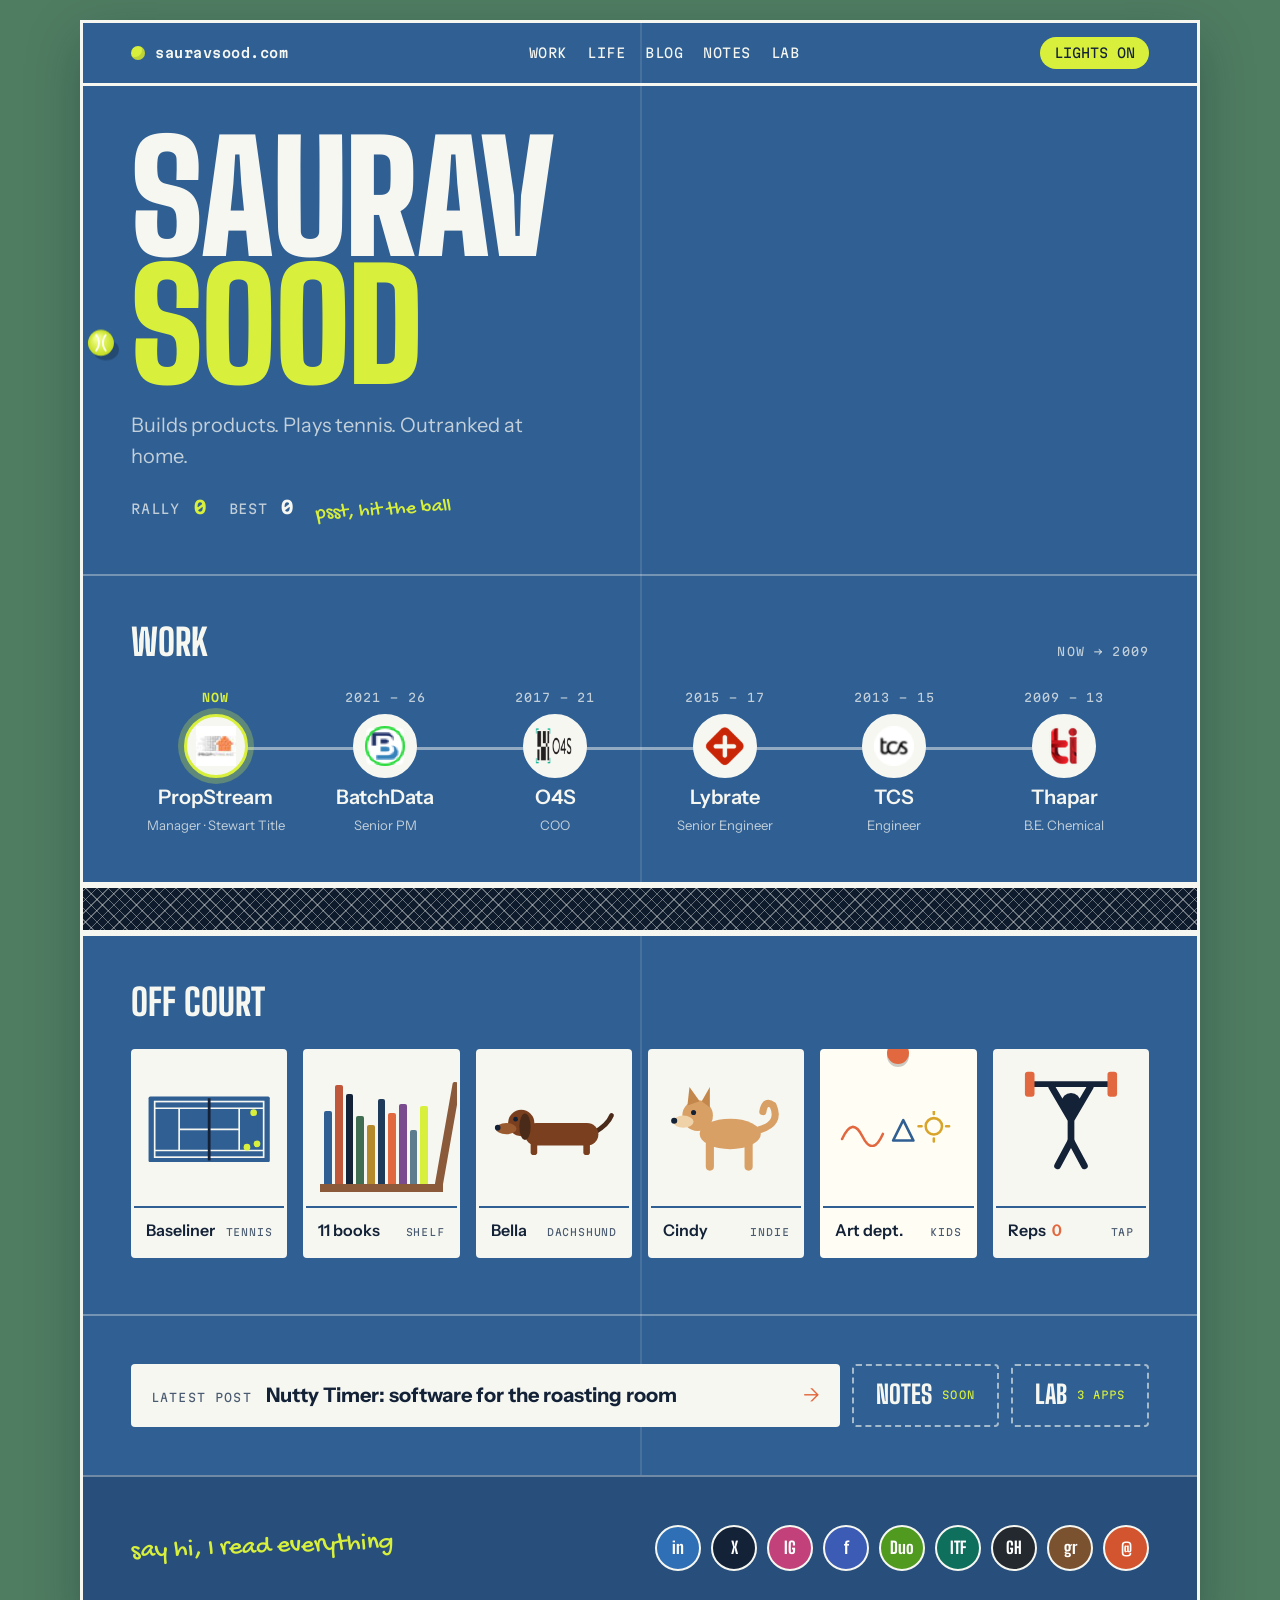
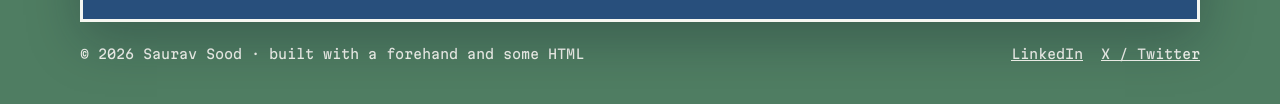
==== commit 4da37186: "Add the feedback bubble to every page One script from kids.sauravsood.com/feedback/bubble.js, in ten" ====
--- a/index.html
+++ b/index.html
@@ -253,5 +253,6 @@
 </footer>
 
 <script src="assets/js/site.js"></script>
+  <script src="https://kids.sauravsood.com/feedback/bubble.js" data-color="#d8f03c" data-ink="#142238" data-accent="#2f5f93" defer></script>
 </body>
 </html>
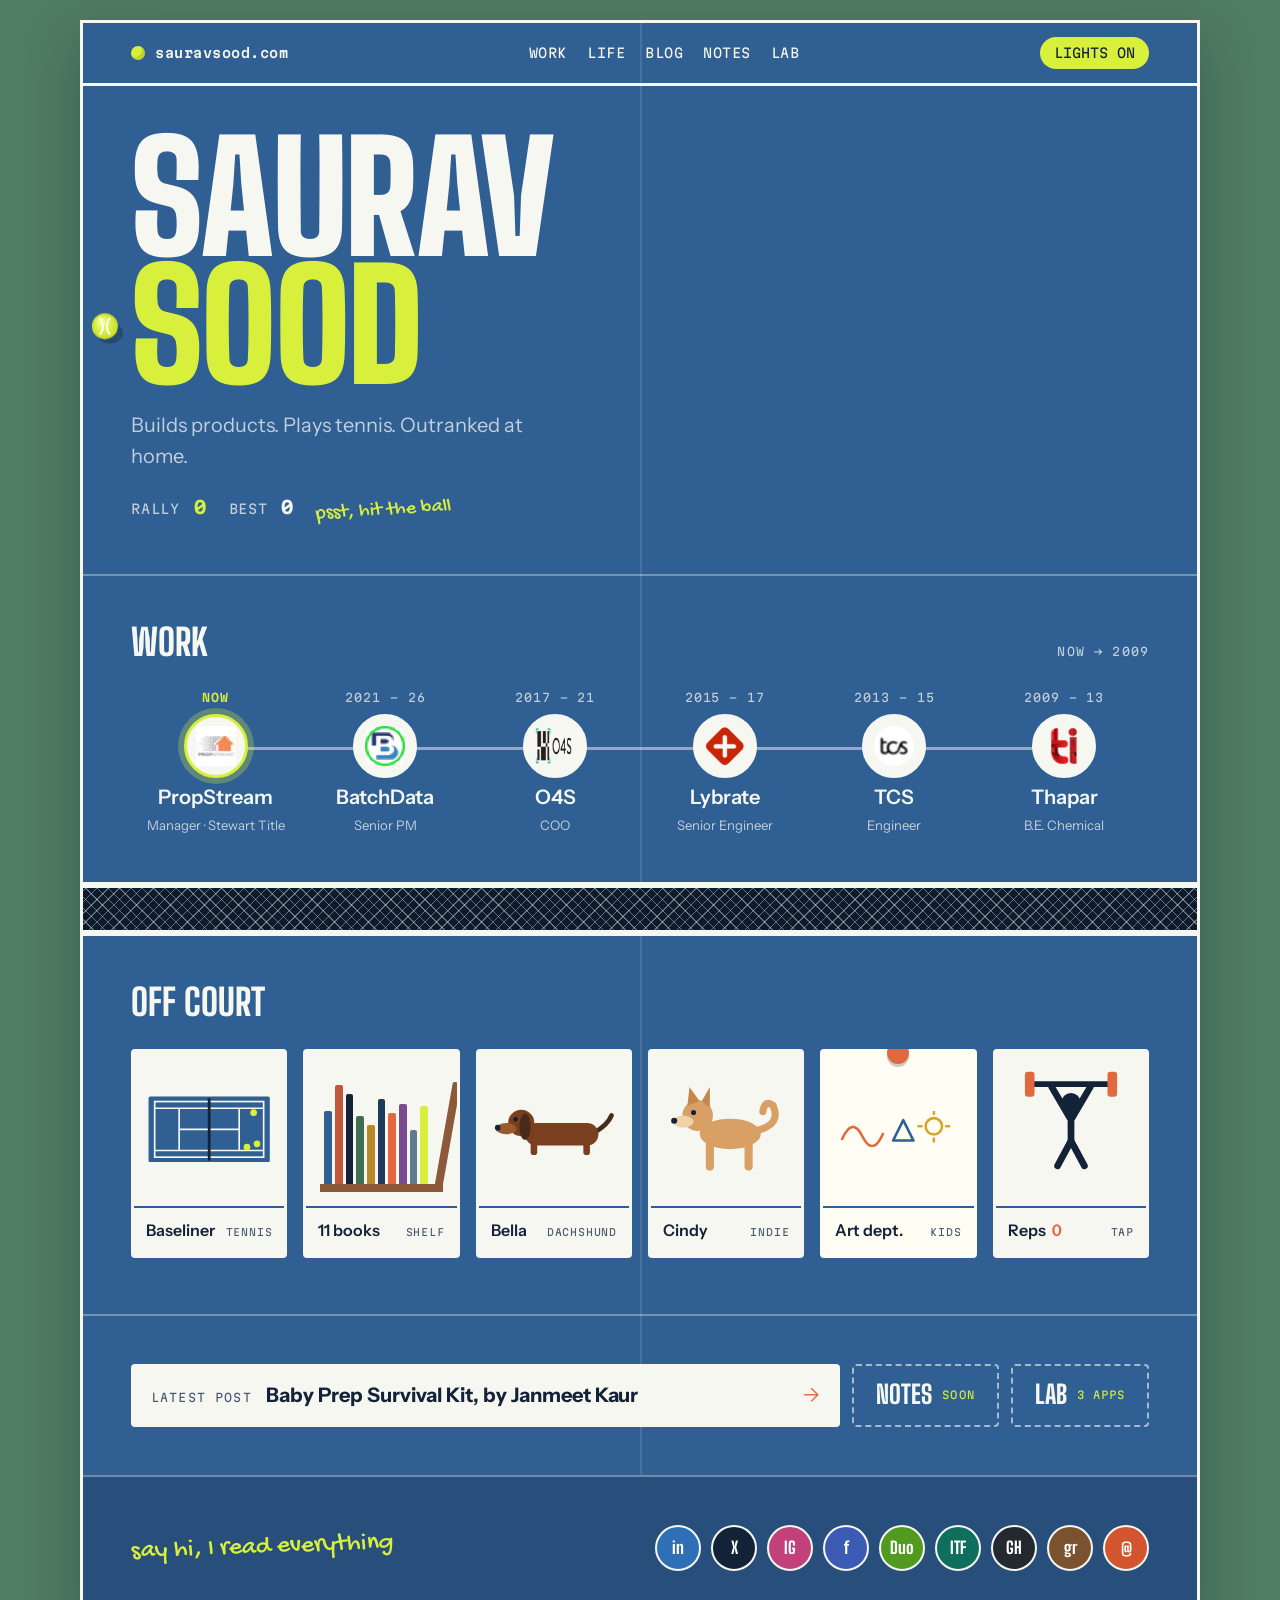
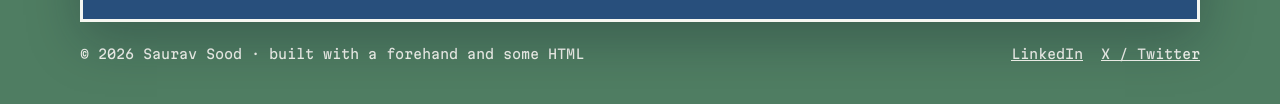
==== commit 59739fa2: "Blog: add Baby Prep Survival Kit post by Janmeet Kaur, hide Nutty Timer post Co-Authored-By: Claude " ====
--- a/index.html
+++ b/index.html
@@ -218,9 +218,9 @@
 
   <!-- Writing: newest post first, then the other doors -->
   <section class="zone writing" aria-label="Writing">
-    <a class="latest" href="blog/nutty-timer/">
+    <a class="latest" href="blog/baby-prep/">
       <span class="k">Latest post</span>
-      <strong>Nutty Timer: software for the roasting room</strong>
+      <strong>Baby Prep Survival Kit, by Janmeet Kaur</strong>
       <span class="arrow" aria-hidden="true">→</span>
     </a>
     <a class="door" href="notes/">Notes <small>soon</small></a>
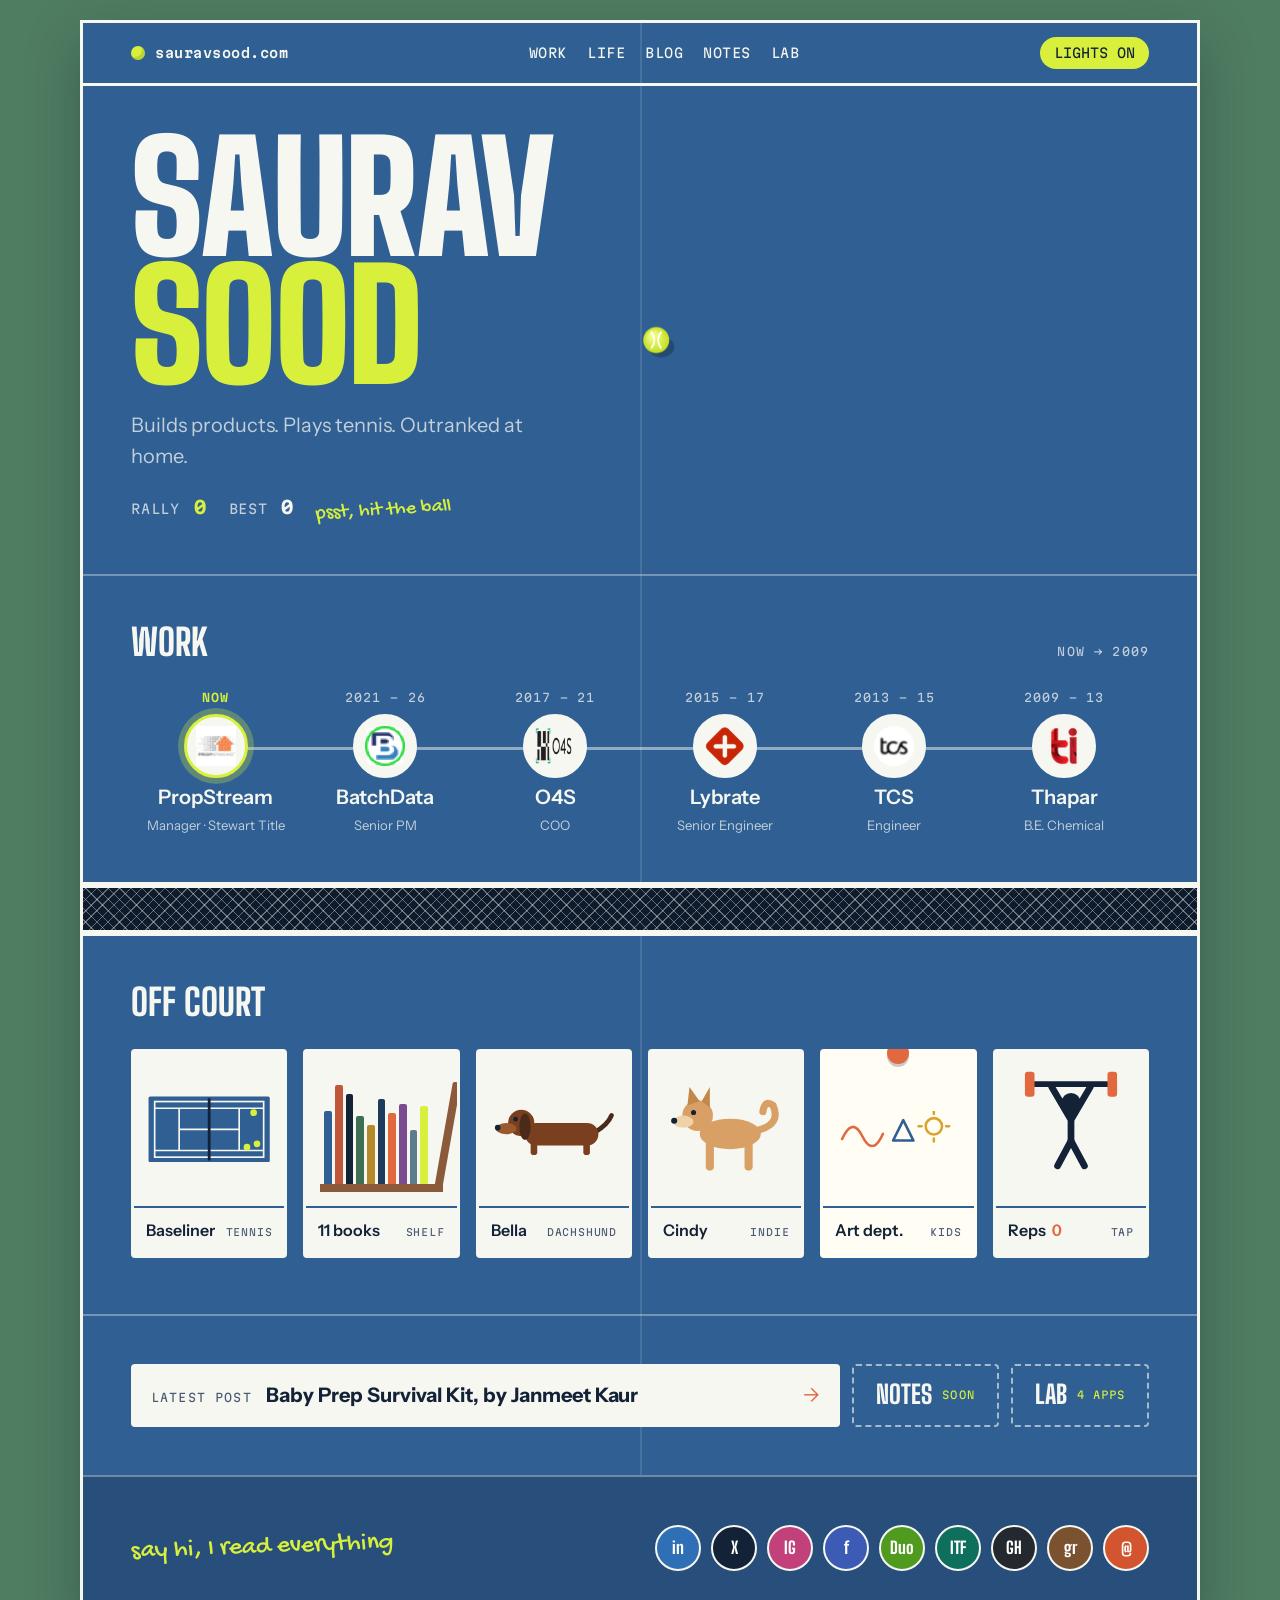
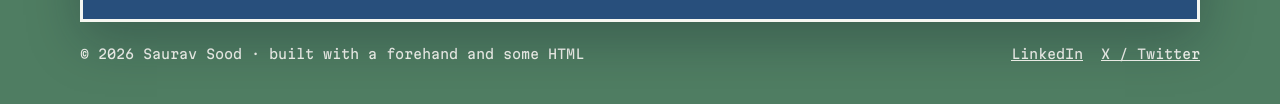
==== commit 09b1f4de: "Lab: add Baby Prep Survival Kit card Co-Authored-By: Claude Opus 5.5 <noreply@anthropic.com> Claude-" ====
--- a/index.html
+++ b/index.html
@@ -224,7 +224,7 @@
       <span class="arrow" aria-hidden="true">→</span>
     </a>
     <a class="door" href="notes/">Notes <small>soon</small></a>
-    <a class="door" href="lab/">Lab <small>3 apps</small></a>
+    <a class="door" href="lab/">Lab <small>4 apps</small></a>
   </section>
 
   <!-- Find me. To add one, copy a link: <a href="URL" style="--tint:#hex" title="Platform" aria-label="Platform">XX</a> -->
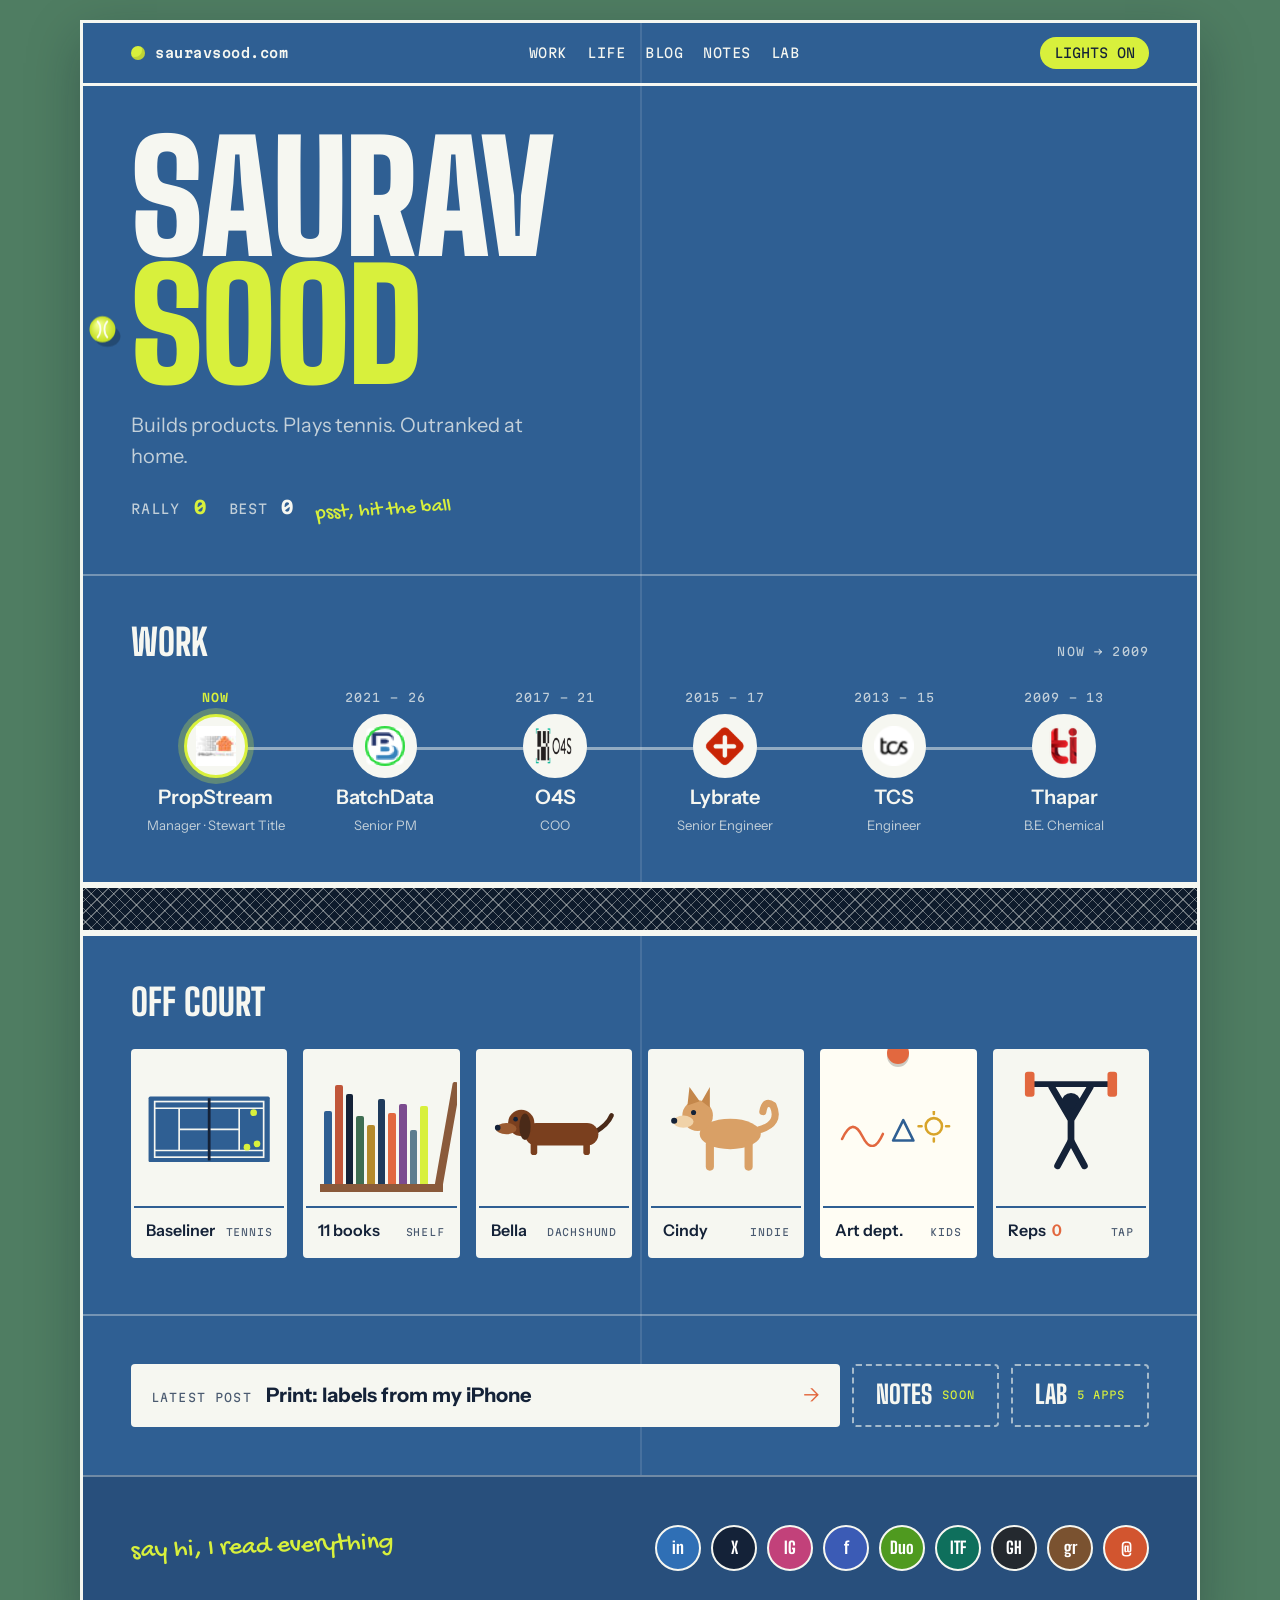
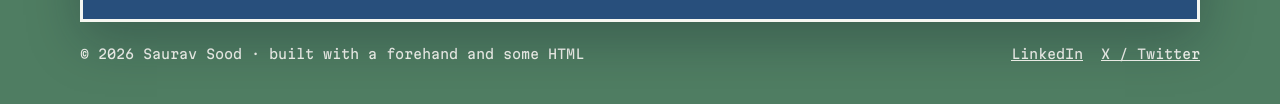
==== commit 626041c6: "Add Print blog post and Lab tile; make it the latest post Co-Authored-By: Claude Opus 5.5 <noreply@a" ====
--- a/index.html
+++ b/index.html
@@ -218,13 +218,13 @@
 
   <!-- Writing: newest post first, then the other doors -->
   <section class="zone writing" aria-label="Writing">
-    <a class="latest" href="blog/baby-prep/">
+    <a class="latest" href="blog/print/">
       <span class="k">Latest post</span>
-      <strong>Baby Prep Survival Kit, by Janmeet Kaur</strong>
+      <strong>Print: labels from my iPhone</strong>
       <span class="arrow" aria-hidden="true">→</span>
     </a>
     <a class="door" href="notes/">Notes <small>soon</small></a>
-    <a class="door" href="lab/">Lab <small>4 apps</small></a>
+    <a class="door" href="lab/">Lab <small>5 apps</small></a>
   </section>
 
   <!-- Find me. To add one, copy a link: <a href="URL" style="--tint:#hex" title="Platform" aria-label="Platform">XX</a> -->
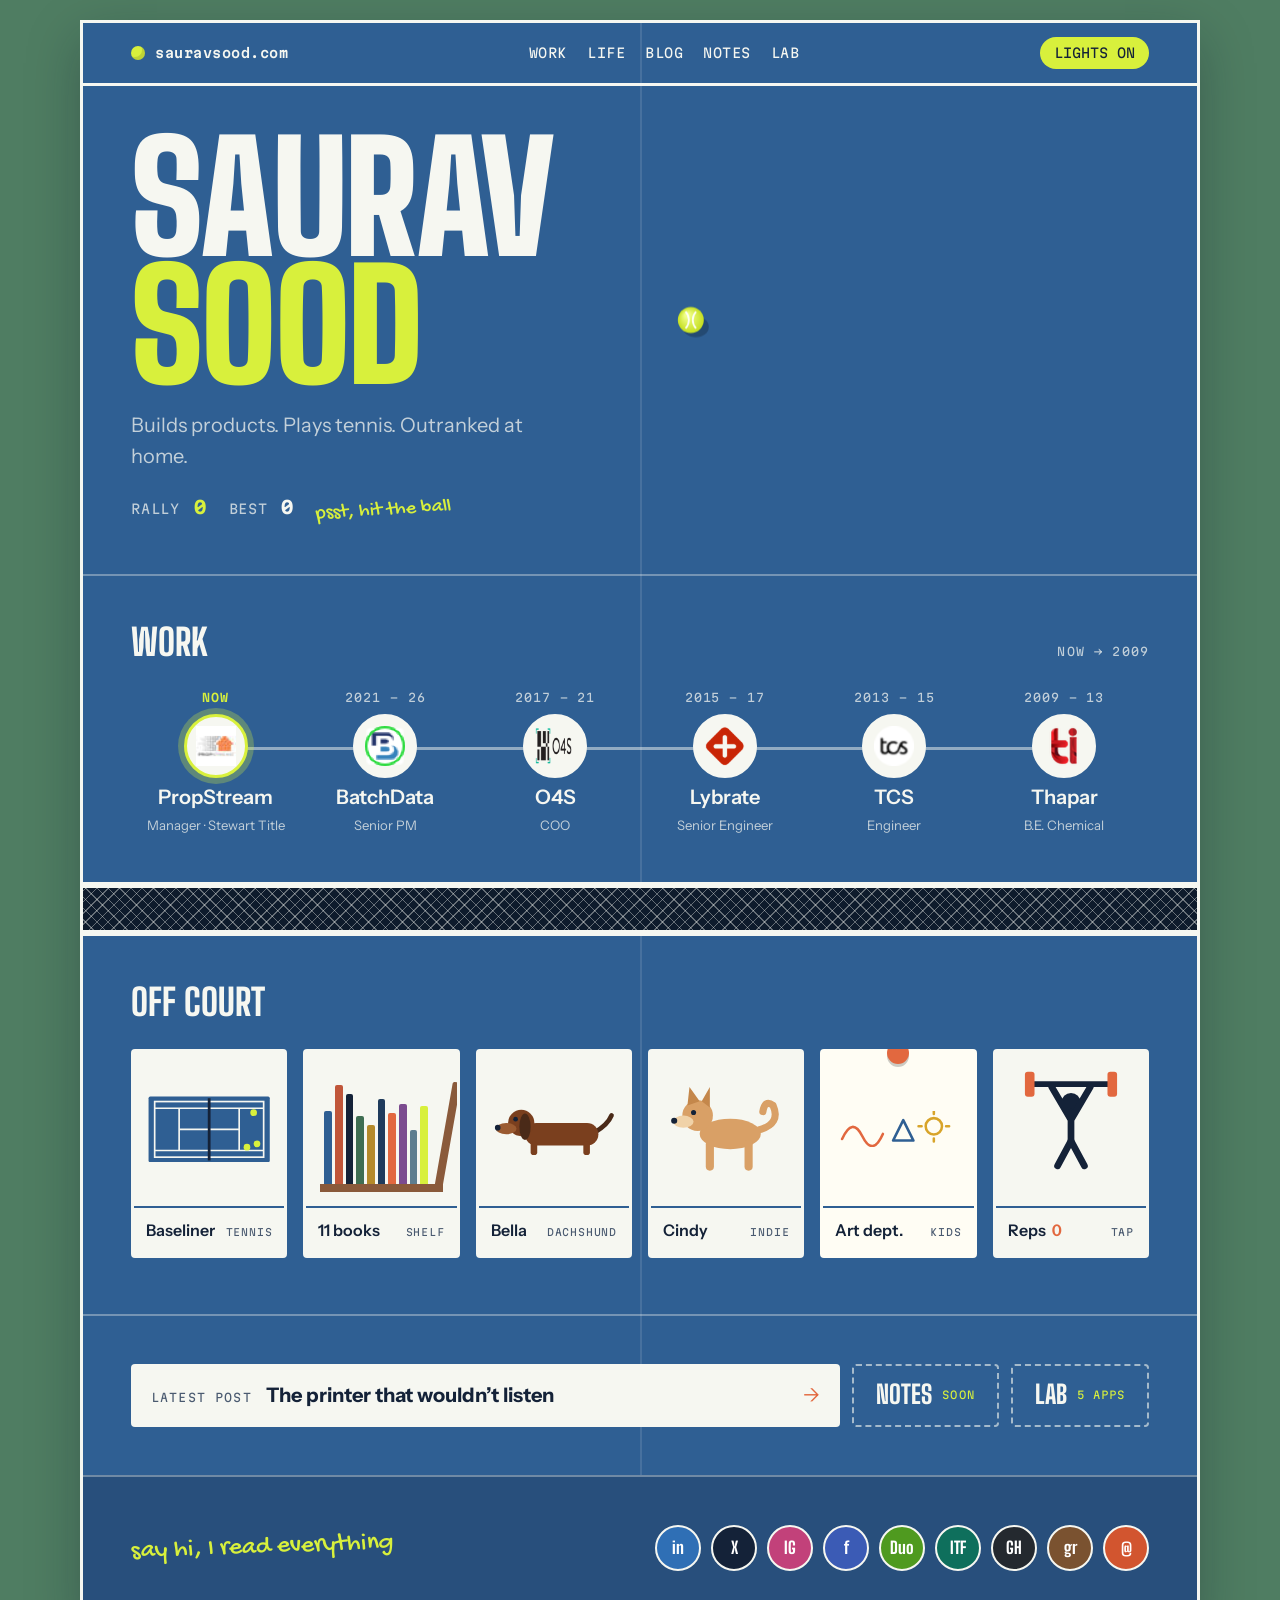
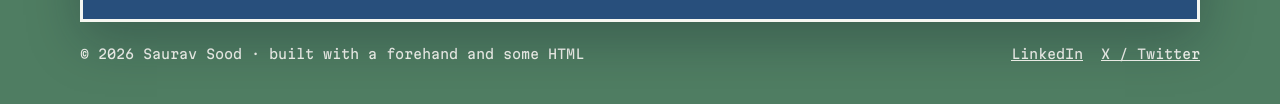
==== commit e977e417: "Retell the Print post as a story with drawn scenes and sticker icons Co-Authored-By: Claude Opus 5.5" ====
--- a/index.html
+++ b/index.html
@@ -220,7 +220,7 @@
   <section class="zone writing" aria-label="Writing">
     <a class="latest" href="blog/print/">
       <span class="k">Latest post</span>
-      <strong>Print: labels from my iPhone</strong>
+      <strong>The printer that wouldn&rsquo;t listen</strong>
       <span class="arrow" aria-hidden="true">→</span>
     </a>
     <a class="door" href="notes/">Notes <small>soon</small></a>
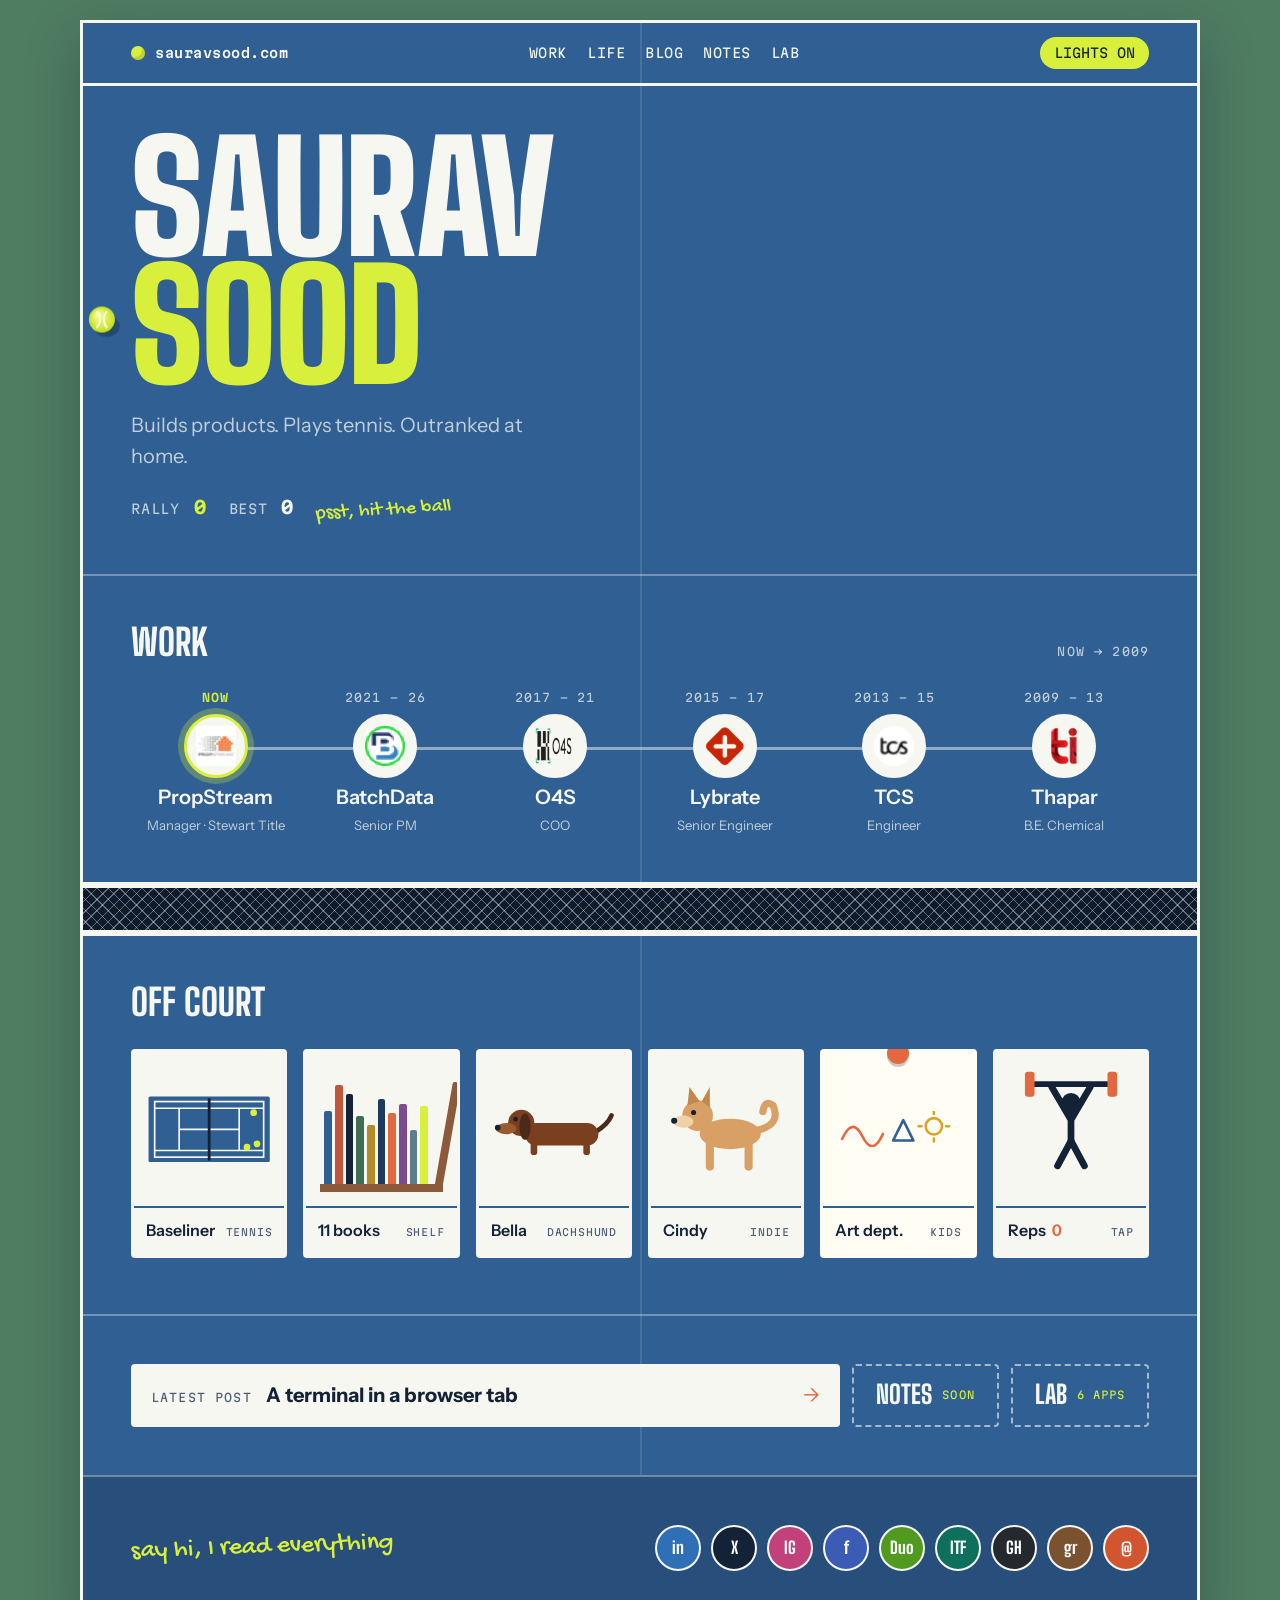
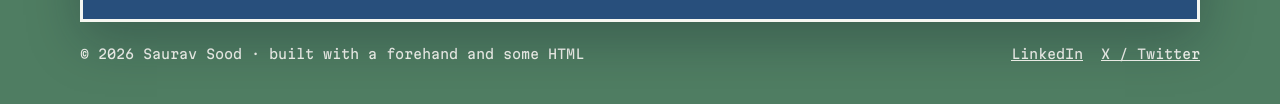
==== commit 7e3a89c1: "Add browser SSH post and Lab tile; add away-from-home chapter to Print Co-Authored-By: Claude Opus 5" ====
--- a/index.html
+++ b/index.html
@@ -218,13 +218,13 @@
 
   <!-- Writing: newest post first, then the other doors -->
   <section class="zone writing" aria-label="Writing">
-    <a class="latest" href="blog/print/">
+    <a class="latest" href="blog/terminals/">
       <span class="k">Latest post</span>
-      <strong>The printer that wouldn&rsquo;t listen</strong>
+      <strong>A terminal in a browser tab</strong>
       <span class="arrow" aria-hidden="true">→</span>
     </a>
     <a class="door" href="notes/">Notes <small>soon</small></a>
-    <a class="door" href="lab/">Lab <small>5 apps</small></a>
+    <a class="door" href="lab/">Lab <small>6 apps</small></a>
   </section>
 
   <!-- Find me. To add one, copy a link: <a href="URL" style="--tint:#hex" title="Platform" aria-label="Platform">XX</a> -->
